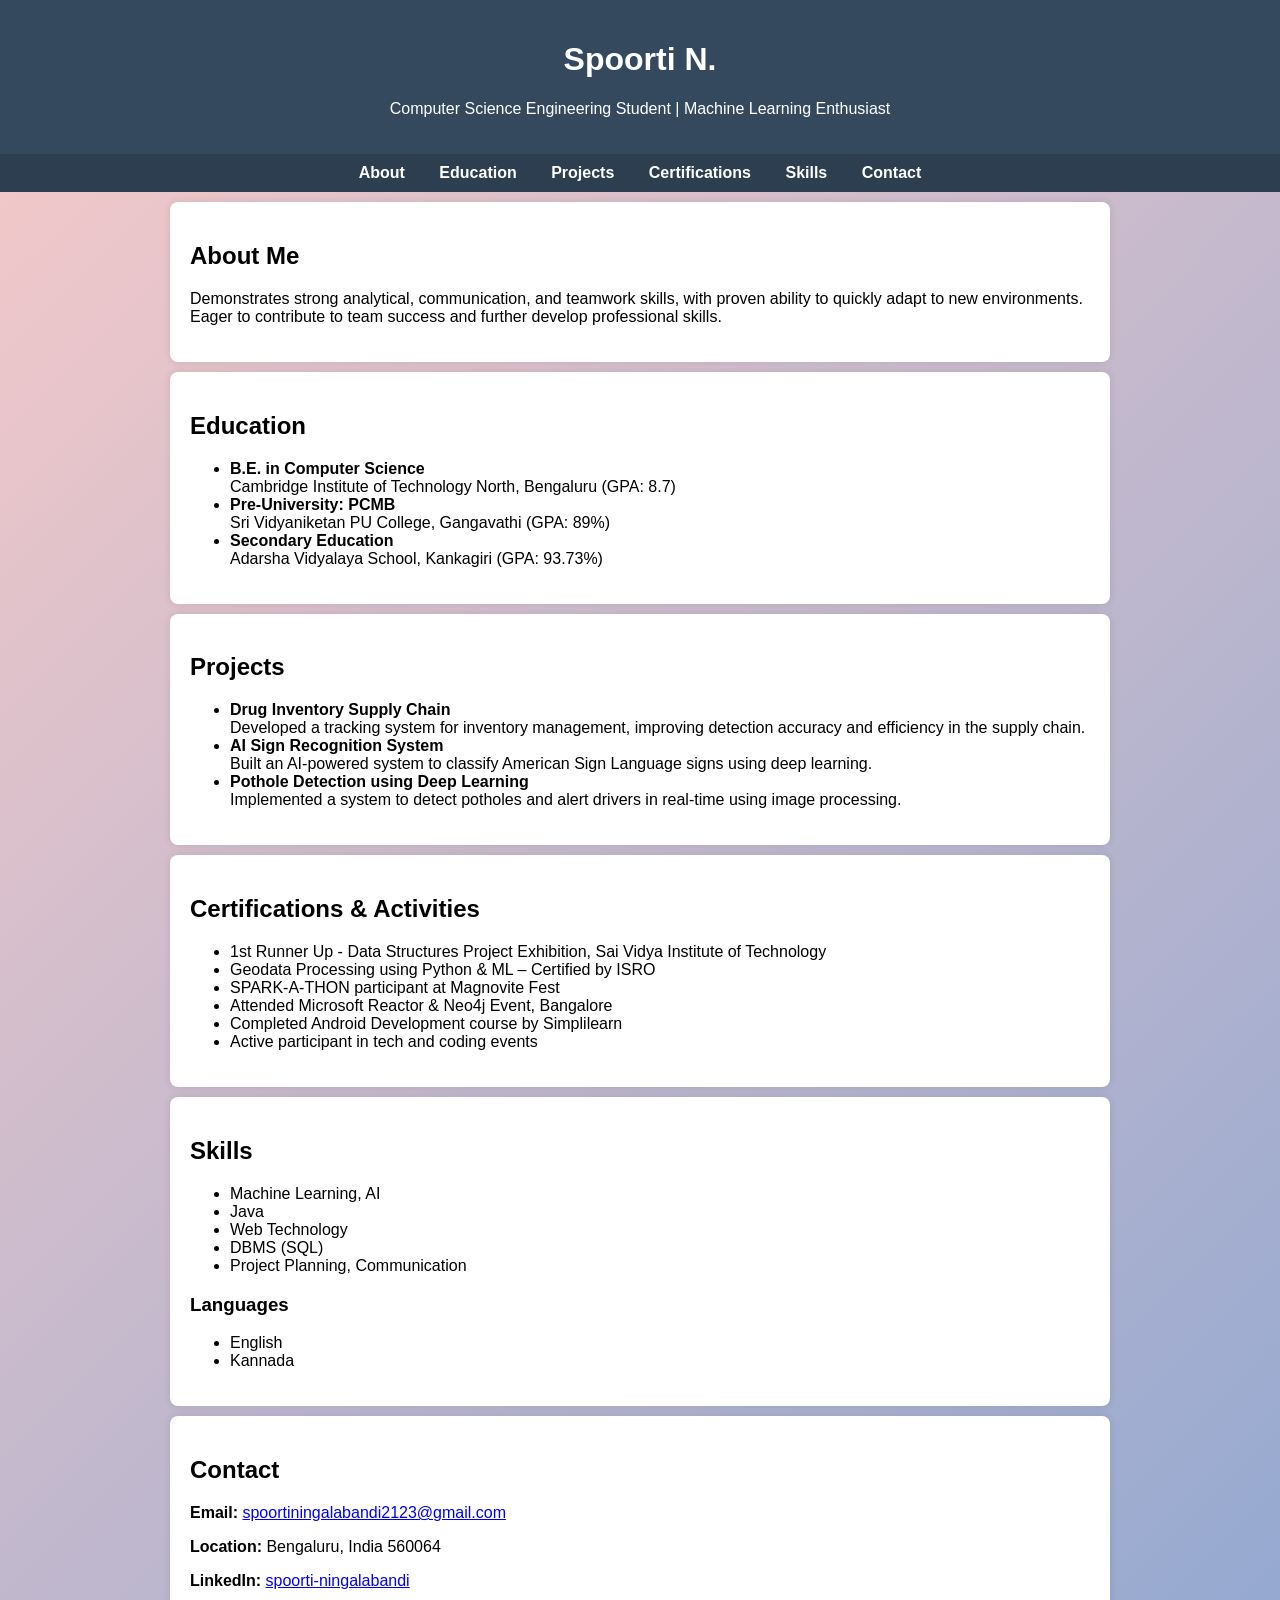
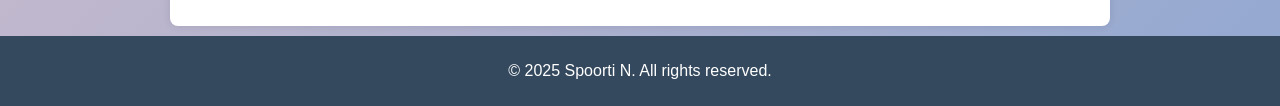
==== index.html @ f19afb02 "Initial commit" ====
<!DOCTYPE html>
<html lang="en">
<head>
  <meta charset="UTF-8" />
  <meta name="viewport" content="width=device-width, initial-scale=1.0"/>
  <title>Spoorti N. Portfolio</title>
  <link rel="stylesheet" href="style.css"/>
</head>
<body>
  <header>
    <h1>Spoorti N.</h1>
    <p>Computer Science Engineering Student | Machine Learning Enthusiast</p>
  </header>

  <nav>
    <a href="#about">About</a>
    <a href="#education">Education</a>
    <a href="#projects">Projects</a>
    <a href="#certifications">Certifications</a>
    <a href="#skills">Skills</a>
    <a href="#contact">Contact</a>
  </nav>

  <section id="about">
    <h2>About Me</h2>
    <p>
      Demonstrates strong analytical, communication, and teamwork skills, with proven ability to quickly adapt to new environments. Eager to contribute to team success and further develop professional skills.
    </p>
  </section>

  <section id="education">
    <h2>Education</h2>
    <ul>
      <li><strong>B.E. in Computer Science</strong><br>Cambridge Institute of Technology North, Bengaluru (GPA: 8.7)</li>
      <li><strong>Pre-University: PCMB</strong><br>Sri Vidyaniketan PU College, Gangavathi (GPA: 89%)</li>
      <li><strong>Secondary Education</strong><br>Adarsha Vidyalaya School, Kankagiri (GPA: 93.73%)</li>
    </ul>
  </section>

  <section id="projects">
    <h2>Projects</h2>
    <ul>
      <li>
        <strong>Drug Inventory Supply Chain</strong><br>
        Developed a tracking system for inventory management, improving detection accuracy and efficiency in the supply chain.
      </li>
      <li>
        <strong>AI Sign Recognition System</strong><br>
        Built an AI-powered system to classify American Sign Language signs using deep learning.
      </li>
      <li>
        <strong>Pothole Detection using Deep Learning</strong><br>
        Implemented a system to detect potholes and alert drivers in real-time using image processing.
      </li>
    </ul>
  </section>

  <section id="certifications">
    <h2>Certifications & Activities</h2>
    <ul>
      <li>1st Runner Up - Data Structures Project Exhibition, Sai Vidya Institute of Technology</li>
      <li>Geodata Processing using Python & ML – Certified by ISRO</li>
      <li>SPARK-A-THON participant at Magnovite Fest</li>
      <li>Attended Microsoft Reactor & Neo4j Event, Bangalore</li>
      <li>Completed Android Development course by Simplilearn</li>
      <li>Active participant in tech and coding events</li>
    </ul>
  </section>

  <section id="skills">
    <h2>Skills</h2>
    <ul>
      <li>Machine Learning, AI</li>
      <li>Java</li>
      <li> Web Technology</li>
      <li>DBMS (SQL)</li>
      <li>Project Planning, Communication</li>
    </ul>

    <h3>Languages</h3>
    <ul>
      <li>English </li>
      <li>Kannada </li>
    </ul>
  </section>

  <section id="contact">
    <h2>Contact</h2>
    <p><strong>Email:</strong> <a href="spoortiningalabandi2123@gmail.com">spoortiningalabandi2123@gmail.com</a></p>
    <p><strong>Location:</strong> Bengaluru, India 560064</p>
    <p><strong>LinkedIn:</strong> <a href="https://linkedin.com/in/spoorti-ningalabandi-5035a32a2" target="_blank">spoorti-ningalabandi</a></p>
  </section>

  <footer>
    <p>&copy; 2025 Spoorti N. All rights reserved.</p>
  </footer>

  <script src="script.js"></script>
</body>
</html>
---- style.css ----
body {
  background: linear-gradient(135deg, #f7cac9 0%, #92a8d1 100%);
  /* Soft pink to blue gradient for a unique look */
  margin: 0;
  font-family: Arial, sans-serif;
}

header {
  background: #34495e;
  color: white;
  padding: 20px;
  text-align: center;
}

nav {
  background: #2c3e50;
  padding: 10px;
  text-align: center;
}

nav a {
  color: white;
  text-decoration: none;
  margin: 0 15px;
  font-weight: bold;
}

nav a:hover {
  text-decoration: underline;
}

section {
  padding: 20px;
  margin: 10px auto;
  max-width: 900px;
  background: white;
  border-radius: 8px;
  box-shadow: 0 0 8px rgba(0, 0, 0, 0.1);
}

footer {
  background: #34495e;
  color: white;
  text-align: center;
  padding: 10px;
}
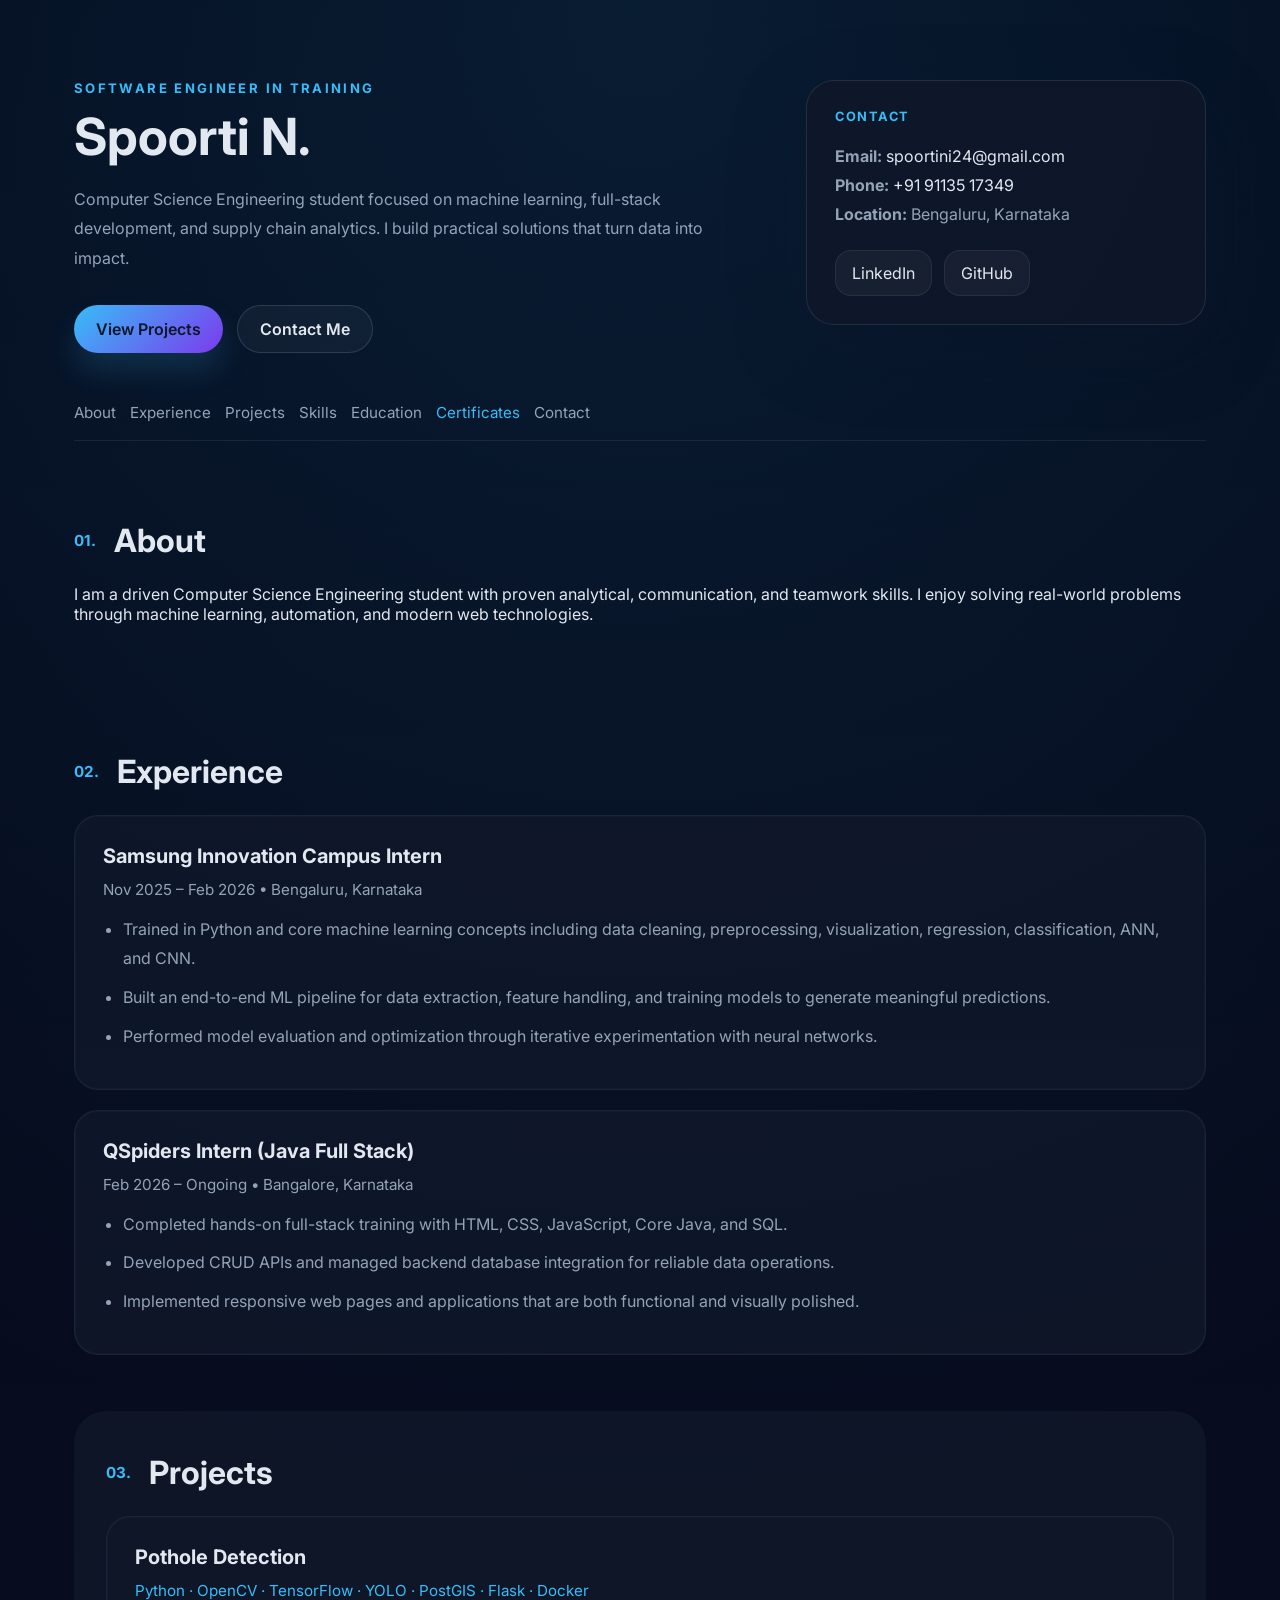
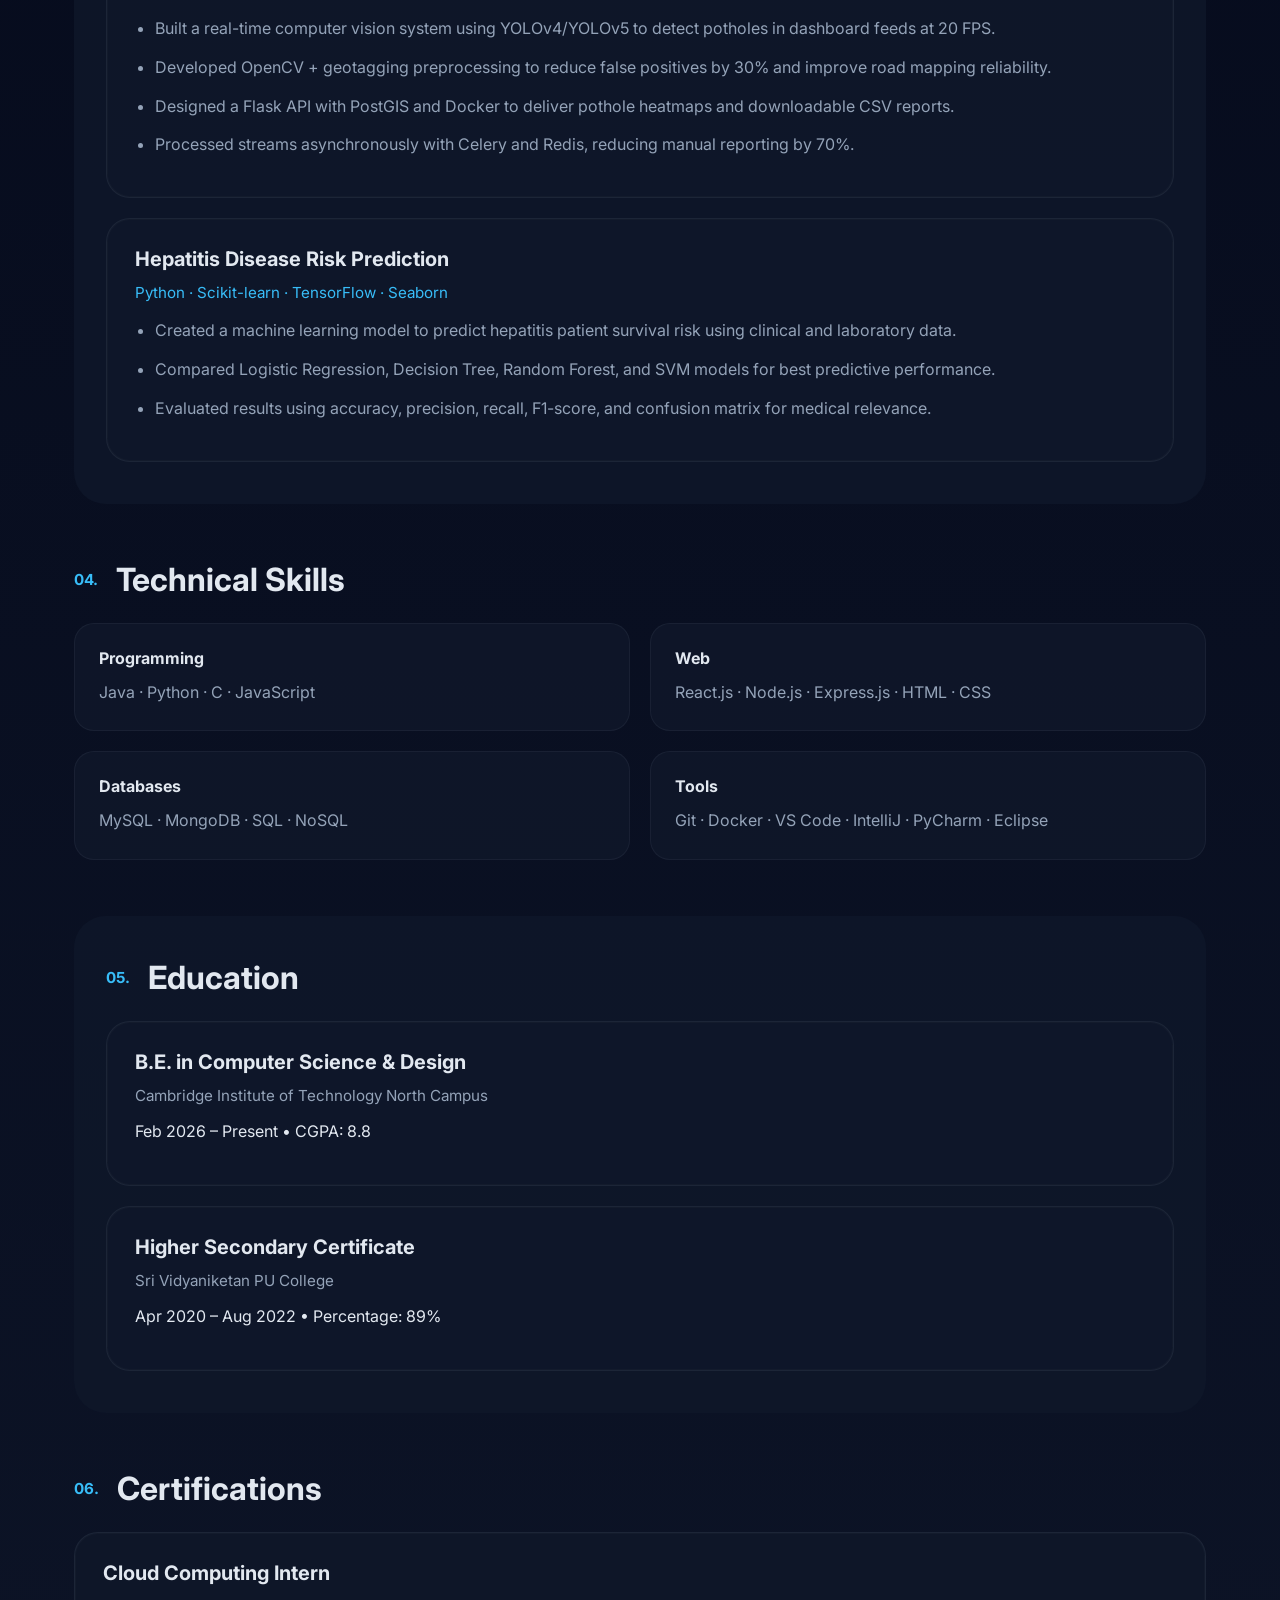
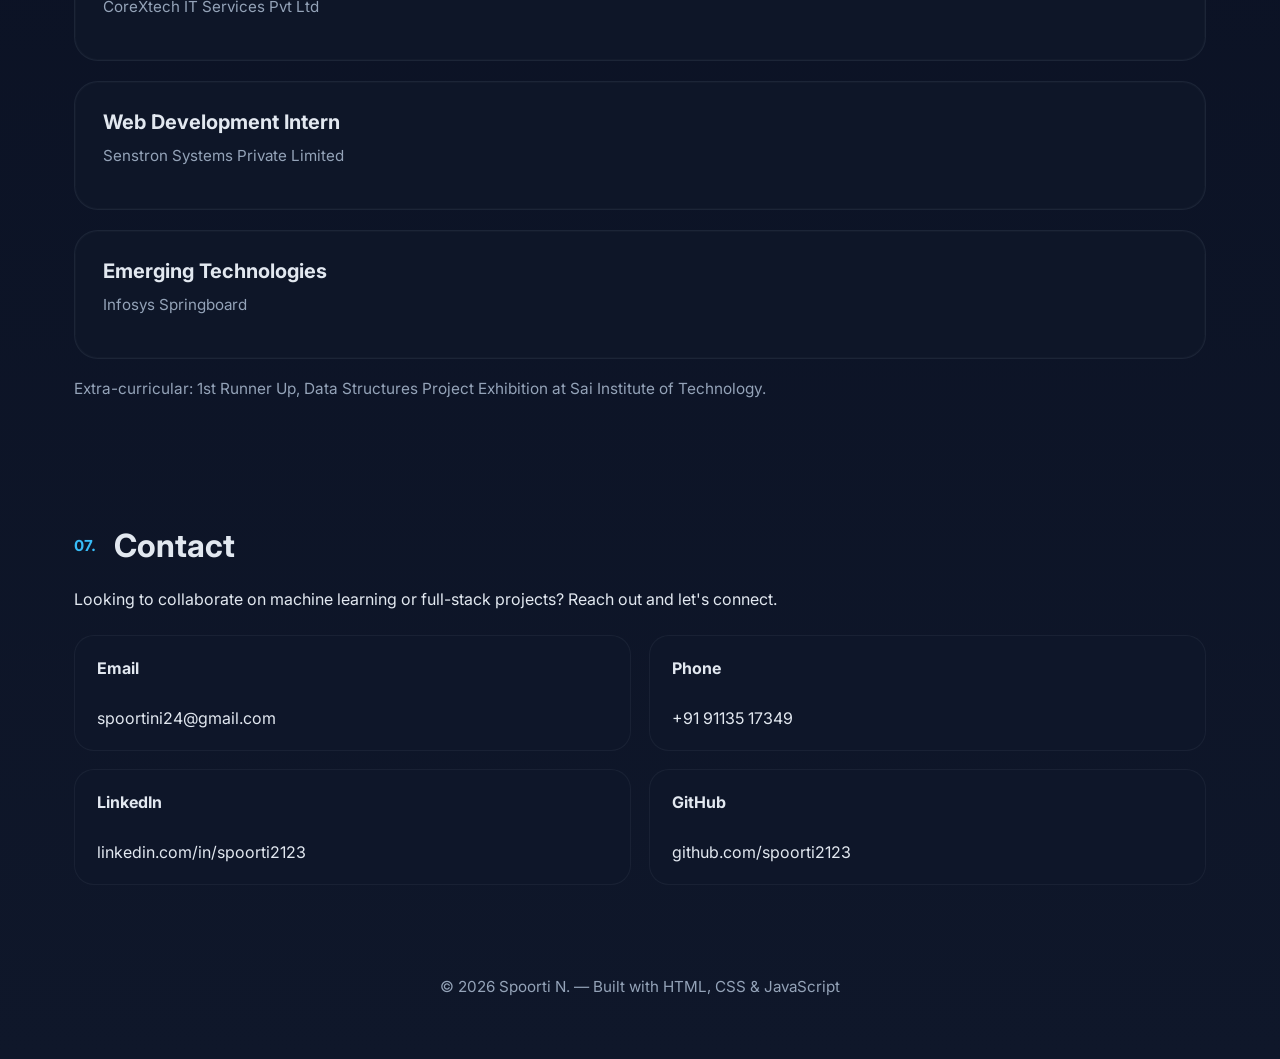
==== commit ad5713c7: "Initial commit" ====
--- a/index.html
+++ b/index.html
@@ -2,98 +2,202 @@
 <html lang="en">
 <head>
   <meta charset="UTF-8" />
-  <meta name="viewport" content="width=device-width, initial-scale=1.0"/>
-  <title>Spoorti N. Portfolio</title>
-  <link rel="stylesheet" href="style.css"/>
+  <meta name="viewport" content="width=device-width, initial-scale=1.0" />
+  <title>Spoorti N. | Portfolio</title>
+  <link rel="preconnect" href="https://fonts.googleapis.com" />
+  <link rel="preconnect" href="https://fonts.gstatic.com" crossorigin />
+  <link href="https://fonts.googleapis.com/css2?family=Inter:wght@400;500;600;700;800&display=swap" rel="stylesheet" />
+  <link rel="stylesheet" href="style.css" />
 </head>
 <body>
-  <header>
-    <h1>Spoorti N.</h1>
-    <p>Computer Science Engineering Student | Machine Learning Enthusiast</p>
-  </header>
-
-  <nav>
-    <a href="#about">About</a>
-    <a href="#education">Education</a>
-    <a href="#projects">Projects</a>
-    <a href="#certifications">Certifications</a>
-    <a href="#skills">Skills</a>
-    <a href="#contact">Contact</a>
-  </nav>
-
-  <section id="about">
-    <h2>About Me</h2>
-    <p>
-      Demonstrates strong analytical, communication, and teamwork skills, with proven ability to quickly adapt to new environments. Eager to contribute to team success and further develop professional skills.
-    </p>
-  </section>
-
-  <section id="education">
-    <h2>Education</h2>
-    <ul>
-      <li><strong>B.E. in Computer Science</strong><br>Cambridge Institute of Technology North, Bengaluru (GPA: 8.7)</li>
-      <li><strong>Pre-University: PCMB</strong><br>Sri Vidyaniketan PU College, Gangavathi (GPA: 89%)</li>
-      <li><strong>Secondary Education</strong><br>Adarsha Vidyalaya School, Kankagiri (GPA: 93.73%)</li>
-    </ul>
-  </section>
-
-  <section id="projects">
-    <h2>Projects</h2>
-    <ul>
-      <li>
-        <strong>Drug Inventory Supply Chain</strong><br>
-        Developed a tracking system for inventory management, improving detection accuracy and efficiency in the supply chain.
-      </li>
-      <li>
-        <strong>AI Sign Recognition System</strong><br>
-        Built an AI-powered system to classify American Sign Language signs using deep learning.
-      </li>
-      <li>
-        <strong>Pothole Detection using Deep Learning</strong><br>
-        Implemented a system to detect potholes and alert drivers in real-time using image processing.
-      </li>
-    </ul>
-  </section>
-
-  <section id="certifications">
-    <h2>Certifications & Activities</h2>
-    <ul>
-      <li>1st Runner Up - Data Structures Project Exhibition, Sai Vidya Institute of Technology</li>
-      <li>Geodata Processing using Python & ML – Certified by ISRO</li>
-      <li>SPARK-A-THON participant at Magnovite Fest</li>
-      <li>Attended Microsoft Reactor & Neo4j Event, Bangalore</li>
-      <li>Completed Android Development course by Simplilearn</li>
-      <li>Active participant in tech and coding events</li>
-    </ul>
-  </section>
-
-  <section id="skills">
-    <h2>Skills</h2>
-    <ul>
-      <li>Machine Learning, AI</li>
-      <li>Java</li>
-      <li> Web Technology</li>
-      <li>DBMS (SQL)</li>
-      <li>Project Planning, Communication</li>
-    </ul>
-
-    <h3>Languages</h3>
-    <ul>
-      <li>English </li>
-      <li>Kannada </li>
-    </ul>
-  </section>
-
-  <section id="contact">
-    <h2>Contact</h2>
-    <p><strong>Email:</strong> <a href="spoortiningalabandi2123@gmail.com">spoortiningalabandi2123@gmail.com</a></p>
-    <p><strong>Location:</strong> Bengaluru, India 560064</p>
-    <p><strong>LinkedIn:</strong> <a href="https://linkedin.com/in/spoorti-ningalabandi-5035a32a2" target="_blank">spoorti-ningalabandi</a></p>
-  </section>
-
-  <footer>
-    <p>&copy; 2025 Spoorti N. All rights reserved.</p>
-  </footer>
+  <div class="page-shell">
+    <header class="hero">
+      <div class="hero-copy">
+        <p class="eyebrow">Software Engineer in Training</p>
+        <h1>Spoorti N.</h1>
+        <p class="hero-description">
+          Computer Science Engineering student focused on machine learning, full-stack development, and supply chain analytics. I build practical solutions that turn data into impact.
+        </p>
+        <div class="hero-links">
+          <a class="btn primary" href="#projects">View Projects</a>
+          <a class="btn secondary" href="#contact">Contact Me</a>
+        </div>
+      </div>
+      <aside class="hero-card">
+        <p class="contact-title">Contact</p>
+        <ul>
+          <li><strong>Email:</strong> <a href="mailto:spoortini24@gmail.com">spoortini24@gmail.com</a></li>
+          <li><strong>Phone:</strong> <a href="tel:+919113517349">+91 91135 17349</a></li>
+          <li><strong>Location:</strong> Bengaluru, Karnataka</li>
+        </ul>
+        <div class="social-links">
+          <a href="https://linkedin.com/in/spoorti2123" target="_blank">LinkedIn</a>
+          <a href="https://github.com/spoorti2123" target="_blank">GitHub</a>
+        </div>
+      </aside>
+    </header>
+
+    <nav class="main-nav">
+      <a href="#about">About</a>
+      <a href="#experience">Experience</a>
+      <a href="#projects">Projects</a>
+      <a href="#skills">Skills</a>
+      <a href="#education">Education</a>
+      <a href="#certifications">Certificates</a>
+      <a href="#contact">Contact</a>
+    </nav>
+
+    <main>
+      <section id="about" class="section">
+        <div class="section-heading">
+          <span class="section-number">01.</span>
+          <h2>About</h2>
+        </div>
+        <p>
+          I am a driven Computer Science Engineering student with proven analytical, communication, and teamwork skills. I enjoy solving real-world problems through machine learning, automation, and modern web technologies.
+        </p>
+      </section>
+
+      <section id="experience" class="section">
+        <div class="section-heading">
+          <span class="section-number">02.</span>
+          <h2>Experience</h2>
+        </div>
+        <div class="cards-grid">
+          <article class="card">
+            <h3>Samsung Innovation Campus Intern</h3>
+            <p class="meta">Nov 2025 – Feb 2026 • Bengaluru, Karnataka</p>
+            <ul>
+              <li>Trained in Python and core machine learning concepts including data cleaning, preprocessing, visualization, regression, classification, ANN, and CNN.</li>
+              <li>Built an end-to-end ML pipeline for data extraction, feature handling, and training models to generate meaningful predictions.</li>
+              <li>Performed model evaluation and optimization through iterative experimentation with neural networks.</li>
+            </ul>
+          </article>
+          <article class="card">
+            <h3>QSpiders Intern (Java Full Stack)</h3>
+            <p class="meta">Feb 2026 – Ongoing • Bangalore, Karnataka</p>
+            <ul>
+              <li>Completed hands-on full-stack training with HTML, CSS, JavaScript, Core Java, and SQL.</li>
+              <li>Developed CRUD APIs and managed backend database integration for reliable data operations.</li>
+              <li>Implemented responsive web pages and applications that are both functional and visually polished.</li>
+            </ul>
+          </article>
+        </div>
+      </section>
+
+      <section id="projects" class="section section-accent">
+        <div class="section-heading">
+          <span class="section-number">03.</span>
+          <h2>Projects</h2>
+        </div>
+        <div class="cards-grid">
+          <article class="card">
+            <h3>Pothole Detection</h3>
+            <p class="tech">Python · OpenCV · TensorFlow · YOLO · PostGIS · Flask · Docker</p>
+            <ul>
+              <li>Built a real-time computer vision system using YOLOv4/YOLOv5 to detect potholes in dashboard feeds at 20 FPS.</li>
+              <li>Developed OpenCV + geotagging preprocessing to reduce false positives by 30% and improve road mapping reliability.</li>
+              <li>Designed a Flask API with PostGIS and Docker to deliver pothole heatmaps and downloadable CSV reports.</li>
+              <li>Processed streams asynchronously with Celery and Redis, reducing manual reporting by 70%.</li>
+            </ul>
+          </article>
+          <article class="card">
+            <h3>Hepatitis Disease Risk Prediction</h3>
+            <p class="tech">Python · Scikit-learn · TensorFlow · Seaborn</p>
+            <ul>
+              <li>Created a machine learning model to predict hepatitis patient survival risk using clinical and laboratory data.</li>
+              <li>Compared Logistic Regression, Decision Tree, Random Forest, and SVM models for best predictive performance.</li>
+              <li>Evaluated results using accuracy, precision, recall, F1-score, and confusion matrix for medical relevance.</li>
+            </ul>
+          </article>
+        </div>
+      </section>
+
+      <section id="skills" class="section">
+        <div class="section-heading">
+          <span class="section-number">04.</span>
+          <h2>Technical Skills</h2>
+        </div>
+        <div class="skills-grid">
+          <div class="skill-group">
+            <h4>Programming</h4>
+            <p>Java · Python · C · JavaScript</p>
+          </div>
+          <div class="skill-group">
+            <h4>Web</h4>
+            <p>React.js · Node.js · Express.js · HTML · CSS</p>
+          </div>
+          <div class="skill-group">
+            <h4>Databases</h4>
+            <p>MySQL · MongoDB · SQL · NoSQL</p>
+          </div>
+          <div class="skill-group">
+            <h4>Tools</h4>
+            <p>Git · Docker · VS Code · IntelliJ · PyCharm · Eclipse</p>
+          </div>
+        </div>
+      </section>
+
+      <section id="education" class="section section-accent">
+        <div class="section-heading">
+          <span class="section-number">05.</span>
+          <h2>Education</h2>
+        </div>
+        <div class="cards-grid">
+          <article class="card">
+            <h3>B.E. in Computer Science &amp; Design</h3>
+            <p class="meta">Cambridge Institute of Technology North Campus</p>
+            <p>Feb 2026 – Present • CGPA: 8.8</p>
+          </article>
+          <article class="card">
+            <h3>Higher Secondary Certificate</h3>
+            <p class="meta">Sri Vidyaniketan PU College</p>
+            <p>Apr 2020 – Aug 2022 • Percentage: 89%</p>
+          </article>
+        </div>
+      </section>
+
+      <section id="certifications" class="section">
+        <div class="section-heading">
+          <span class="section-number">06.</span>
+          <h2>Certifications</h2>
+        </div>
+        <div class="cards-grid">
+          <article class="card">
+            <h3>Cloud Computing Intern</h3>
+            <p class="meta">CoreXtech IT Services Pvt Ltd</p>
+          </article>
+          <article class="card">
+            <h3>Web Development Intern</h3>
+            <p class="meta">Senstron Systems Private Limited</p>
+          </article>
+          <article class="card">
+            <h3>Emerging Technologies</h3>
+            <p class="meta">Infosys Springboard</p>
+          </article>
+        </div>
+        <p class="extra-note">Extra-curricular: 1st Runner Up, Data Structures Project Exhibition at Sai Institute of Technology.</p>
+      </section>
+
+      <section id="contact" class="section section-contact">
+        <div class="section-heading">
+          <span class="section-number">07.</span>
+          <h2>Contact</h2>
+        </div>
+        <p>Looking to collaborate on machine learning or full-stack projects? Reach out and let's connect.</p>
+        <div class="contact-details">
+          <div><strong>Email</strong><br><a href="mailto:spoortini24@gmail.com">spoortini24@gmail.com</a></div>
+          <div><strong>Phone</strong><br><a href="tel:+919113517349">+91 91135 17349</a></div>
+          <div><strong>LinkedIn</strong><br><a href="https://linkedin.com/in/spoorti2123" target="_blank">linkedin.com/in/spoorti2123</a></div>
+          <div><strong>GitHub</strong><br><a href="https://github.com/spoorti2123" target="_blank">github.com/spoorti2123</a></div>
+        </div>
+      </section>
+    </main>
+
+    <footer class="footer">
+      <p>&copy; 2026 Spoorti N. — Built with HTML, CSS &amp; JavaScript</p>
+    </footer>
+  </div>
 
   <script src="script.js"></script>
 </body>
--- a/style.css
+++ b/style.css
@@ -1,46 +1,348 @@
+:root {
+  color-scheme: dark;
+  --bg: #0f172a;
+  --surface: #111827;
+  --surface-soft: #1f2937;
+  --surface-muted: #374151;
+  --text: #e2e8f0;
+  --text-muted: #94a3b8;
+  --primary: #38bdf8;
+  --primary-dark: #0ea5e9;
+  --accent: #7c3aed;
+  --border: rgba(148, 163, 184, 0.16);
+  --shadow: 0 24px 80px rgba(15, 23, 42, 0.22);
+}
+
+* {
+  box-sizing: border-box;
+}
+
+html {
+  scroll-behavior: smooth;
+}
+
 body {
-  background: linear-gradient(135deg, #f7cac9 0%, #92a8d1 100%);
-  /* Soft pink to blue gradient for a unique look */
-  margin: 0;
-  font-family: Arial, sans-serif;
-}
-
-header {
-  background: #34495e;
-  color: white;
-  padding: 20px;
+  margin: 0;
+  min-height: 100vh;
+  font-family: 'Inter', system-ui, -apple-system, BlinkMacSystemFont, 'Segoe UI', sans-serif;
+  background: radial-gradient(circle at top, rgba(56, 189, 248, 0.12), transparent 35%),
+    linear-gradient(180deg, #020617 0%, #0f172a 100%);
+  color: var(--text);
+}
+
+.page-shell {
+  max-width: 1180px;
+  margin: 0 auto;
+  padding: 32px 24px 48px;
+}
+
+.hero {
+  display: grid;
+  grid-template-columns: 1.75fr 1fr;
+  gap: 32px;
+  align-items: start;
+  padding: 48px 0 24px;
+}
+
+.eyebrow {
+  margin: 0 0 16px;
+  color: var(--primary);
+  font-weight: 700;
+  letter-spacing: 0.18em;
+  text-transform: uppercase;
+  font-size: 0.82rem;
+}
+
+.hero h1 {
+  margin: 0;
+  font-size: clamp(3rem, 4vw, 4.4rem);
+  line-height: 0.95;
+}
+
+.hero-description {
+  margin: 24px 0 0;
+  max-width: 680px;
+  color: var(--text-muted);
+  line-height: 1.85;
+  font-size: 1rem;
+}
+
+.hero-links {
+  display: flex;
+  flex-wrap: wrap;
+  gap: 14px;
+  margin-top: 32px;
+}
+
+.btn {
+  display: inline-flex;
+  align-items: center;
+  justify-content: center;
+  min-height: 48px;
+  padding: 0 22px;
+  border-radius: 999px;
+  text-decoration: none;
+  font-weight: 600;
+  transition: transform 0.2s ease, box-shadow 0.2s ease, background-color 0.2s ease;
+}
+
+.btn:hover {
+  transform: translateY(-1px);
+}
+
+.btn.primary {
+  background: linear-gradient(135deg, var(--primary), var(--accent));
+  color: #0f172a;
+  box-shadow: 0 18px 30px rgba(56, 189, 248, 0.16);
+}
+
+.btn.secondary {
+  color: var(--text);
+  border: 1px solid rgba(226, 232, 240, 0.14);
+  background: rgba(255, 255, 255, 0.04);
+}
+
+.hero-card {
+  border: 1px solid var(--border);
+  background: rgba(15, 23, 42, 0.88);
+  padding: 28px;
+  border-radius: 28px;
+  box-shadow: var(--shadow);
+}
+
+.contact-title {
+  margin: 0 0 18px;
+  color: var(--primary);
+  letter-spacing: 0.12em;
+  text-transform: uppercase;
+  font-size: 0.8rem;
+  font-weight: 700;
+}
+
+.hero-card ul {
+  list-style: none;
+  padding: 0;
+  margin: 0;
+  line-height: 1.8;
+  color: var(--text-muted);
+}
+
+.hero-card a,
+.contact-details a,
+.social-links a {
+  color: var(--text);
+  text-decoration: none;
+}
+
+.social-links {
+  display: flex;
+  flex-wrap: wrap;
+  gap: 12px;
+  margin-top: 22px;
+}
+
+.social-links a {
+  padding: 12px 16px;
+  background: rgba(255, 255, 255, 0.04);
+  border-radius: 16px;
+  border: 1px solid rgba(226, 232, 240, 0.08);
+}
+
+.main-nav {
+  display: flex;
+  flex-wrap: wrap;
+  gap: 14px;
+  margin: 8px 0 24px;
+  padding: 18px 0;
+  border-bottom: 1px solid rgba(148, 163, 184, 0.12);
+}
+
+.main-nav a {
+  color: var(--text-muted);
+  text-decoration: none;
+  font-size: 0.95rem;
+  transition: color 0.2s ease;
+}
+
+.main-nav a:hover,
+.main-nav a.active {
+  color: var(--primary);
+}
+
+.section {
+  padding: 56px 0;
+}
+
+.section-heading {
+  display: flex;
+  align-items: center;
+  gap: 18px;
+  margin-bottom: 24px;
+}
+
+.section-number {
+  color: var(--primary);
+  font-weight: 700;
+  font-size: 0.95rem;
+}
+
+.section-heading h2 {
+  margin: 0;
+  font-size: 2rem;
+}
+
+.cards-grid {
+  display: grid;
+  gap: 20px;
+}
+
+.card {
+  padding: 28px;
+  border-radius: 24px;
+  background: rgba(15, 23, 42, 0.88);
+  border: 1px solid rgba(148, 163, 184, 0.1);
+  box-shadow: inset 0 0 0 1px rgba(255, 255, 255, 0.02);
+}
+
+.card h3 {
+  margin: 0 0 12px;
+  font-size: 1.25rem;
+}
+
+.meta {
+  margin: 0 0 16px;
+  color: var(--text-muted);
+  font-size: 0.95rem;
+}
+
+.card ul {
+  margin: 0;
+  padding-left: 20px;
+  color: var(--text-muted);
+  line-height: 1.8;
+}
+
+.card ul li {
+  margin-bottom: 10px;
+}
+
+.tech {
+  margin: 0 0 14px;
+  color: var(--primary);
+  font-size: 0.95rem;
+}
+
+.skills-grid {
+  display: grid;
+  gap: 20px;
+  grid-template-columns: repeat(2, minmax(0, 1fr));
+}
+
+.skill-group {
+  padding: 24px;
+  border-radius: 20px;
+  background: rgba(15, 23, 42, 0.88);
+  border: 1px solid rgba(148, 163, 184, 0.08);
+}
+
+.skill-group h4 {
+  margin: 0 0 10px;
+  font-size: 1rem;
+}
+
+.skill-group p {
+  margin: 0;
+  color: var(--text-muted);
+  line-height: 1.8;
+}
+
+.section-accent {
+  background: rgba(15, 23, 42, 0.85);
+  border-radius: 32px;
+  padding: 42px 32px;
+}
+
+.extra-note {
+  margin-top: 20px;
+  color: var(--text-muted);
+  font-size: 0.96rem;
+}
+
+.section-contact .contact-details {
+  display: grid;
+  gap: 18px;
+  grid-template-columns: repeat(2, minmax(0, 1fr));
+  margin-top: 26px;
+}
+
+.section-contact .contact-details div {
+  padding: 22px;
+  border-radius: 20px;
+  background: rgba(15, 23, 42, 0.88);
+  border: 1px solid rgba(148, 163, 184, 0.08);
+}
+
+.section-contact strong {
+  display: block;
+  margin-bottom: 10px;
+  color: var(--text);
+}
+
+.footer {
+  margin-top: 36px;
   text-align: center;
-}
-
-nav {
-  background: #2c3e50;
-  padding: 10px;
-  text-align: center;
-}
-
-nav a {
-  color: white;
-  text-decoration: none;
-  margin: 0 15px;
-  font-weight: bold;
-}
-
-nav a:hover {
-  text-decoration: underline;
-}
-
-section {
-  padding: 20px;
-  margin: 10px auto;
-  max-width: 900px;
-  background: white;
-  border-radius: 8px;
-  box-shadow: 0 0 8px rgba(0, 0, 0, 0.1);
-}
-
-footer {
-  background: #34495e;
-  color: white;
-  text-align: center;
-  padding: 10px;
-}+  color: var(--text-muted);
+  font-size: 0.95rem;
+}
+
+@media (max-width: 900px) {
+  .hero {
+    grid-template-columns: 1fr;
+  }
+
+  .section-accent {
+    padding: 32px;
+  }
+
+  .skills-grid,
+  .section-contact .contact-details,
+  .cards-grid {
+    grid-template-columns: 1fr;
+  }
+}
+
+@media (max-width: 640px) {
+  .page-shell {
+    padding: 24px 18px 32px;
+  }
+
+  .hero {
+    gap: 24px;
+  }
+
+  .hero-description {
+    font-size: 0.98rem;
+  }
+
+  .main-nav {
+    gap: 10px;
+    padding-bottom: 16px;
+  }
+
+  .main-nav a {
+    font-size: 0.9rem;
+  }
+
+  .section-heading {
+    flex-direction: column;
+    align-items: flex-start;
+  }
+
+  .section-heading h2 {
+    font-size: 1.75rem;
+  }
+
+  .hero-card {
+    padding: 24px;
+  }
+}
